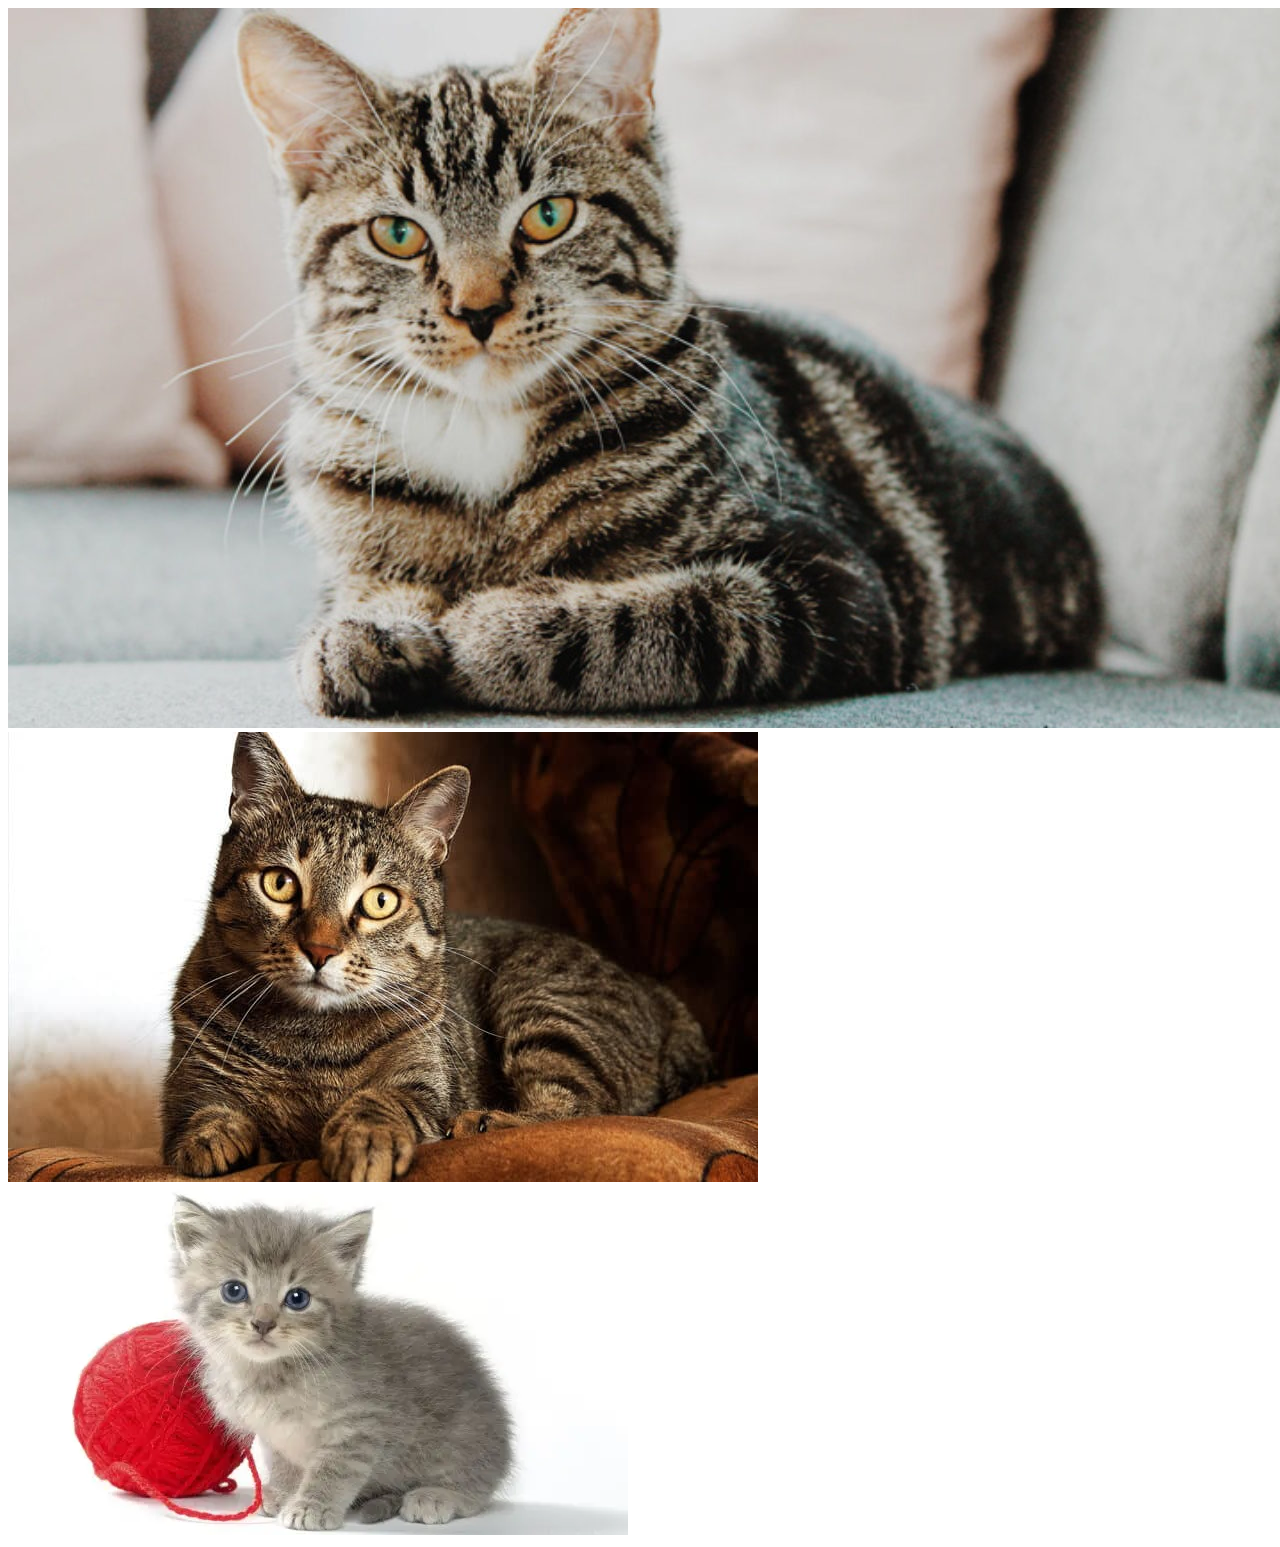
==== galeria.html @ 7c9865d5 "foi adicionado a galeria ao branch-galeria" ====
<!DOCTYPE html>
<html lang="en">
<head>
    <meta charset="UTF-8">
    <meta http-equiv="X-UA-Compatible" content="IE=edge">
    <meta name="viewport" content="width=device-width, initial-scale=1.0">
    <link rel="stylesheet" href="css/estilo.css">
    <title>GALERIA</title>
</head>
<body>

    <img src="img/como-saber-se-o-gato-e-femea-felina-1280x720.jpg">
    <img src="img/enxoval-para-gato-Copia.jpg">
    <img src="img/gato-fofo-20142401-original1.webp">
</body>
</html>
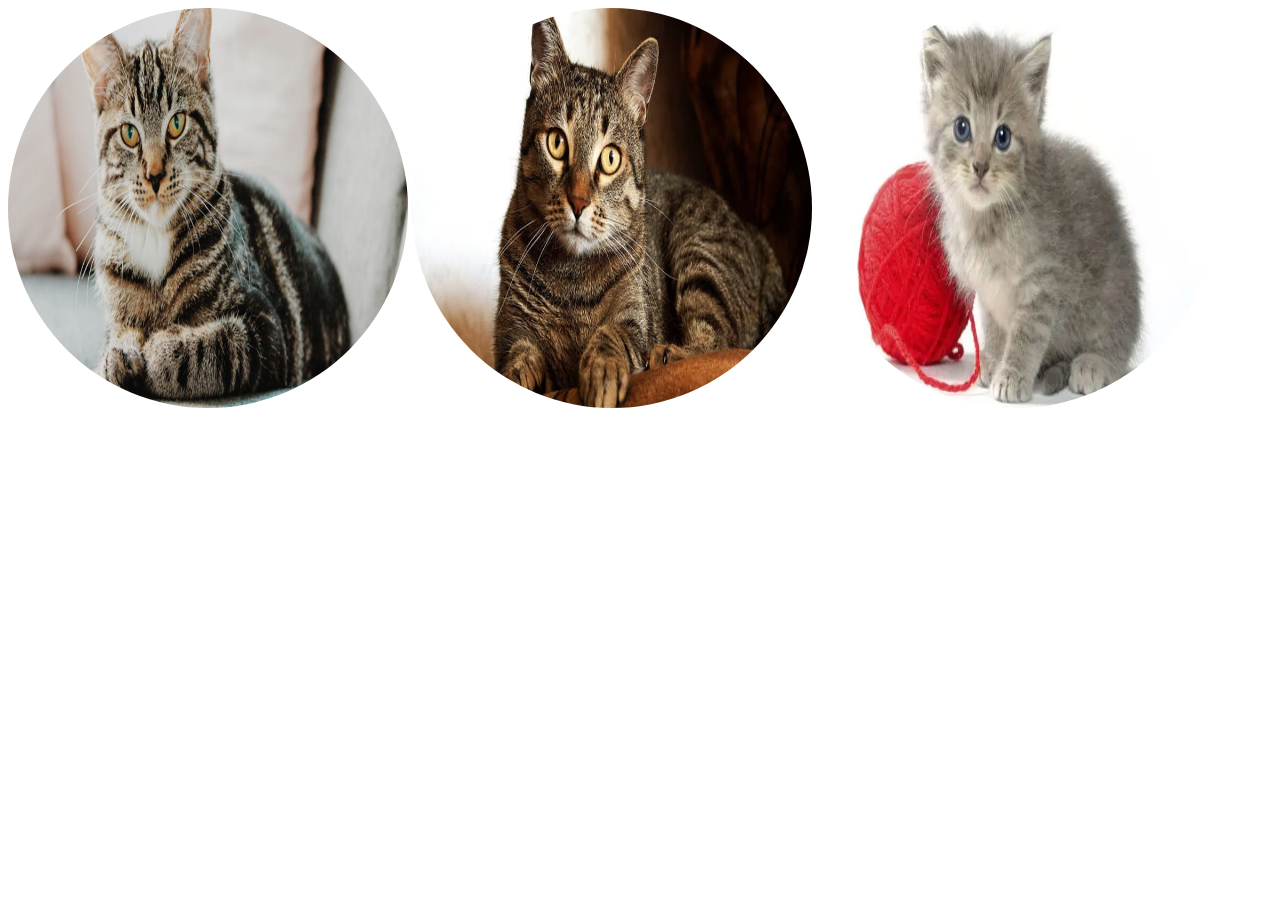
==== commit 5f1f9187: "foi adicionado a galeria" ====
--- a/galeria.html
+++ b/galeria.html
@@ -4,7 +4,7 @@
     <meta charset="UTF-8">
     <meta http-equiv="X-UA-Compatible" content="IE=edge">
     <meta name="viewport" content="width=device-width, initial-scale=1.0">
-    <link rel="stylesheet" href="css/estilo.css">
+    <link rel="stylesheet" href="css/galeria.css">
     <title>GALERIA</title>
 </head>
 <body>
--- a/css/galeria.css
+++ b/css/galeria.css
@@ -0,0 +1,10 @@
+ 
+   img{
+   
+    width: 400px;
+    
+     height: 400px;
+    
+     border-radius: 50%;
+    
+    }